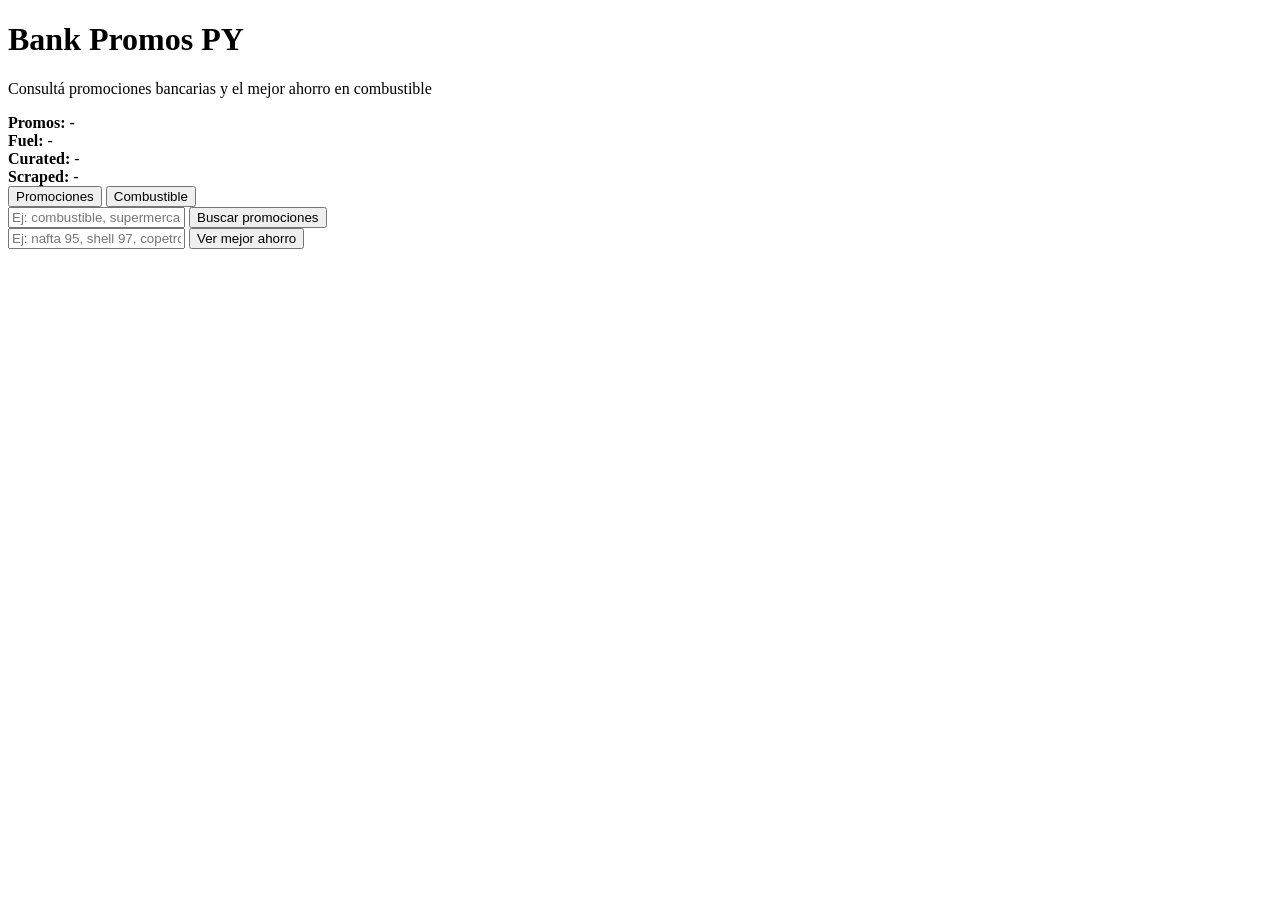
==== docs/index.html @ 8b5b35b8 "Add initial HTML structure for Bank Promos PY" ====
<!DOCTYPE html>
<html lang="es">
<head>
  <meta charset="UTF-8" />
  <meta name="viewport" content="width=device-width, initial-scale=1.0" />
  <title>Bank Promos PY</title>
  <meta name="description" content="Consultá promociones bancarias y el mejor ahorro en combustible en Paraguay." />
  <link rel="icon" href="data:," />
  <link rel="stylesheet" href="./styles.css" />
</head>
<body>
  <header class="site-header">
    <div class="container">
      <h1>Bank Promos PY</h1>
      <p class="subtitle">Consultá promociones bancarias y el mejor ahorro en combustible</p>
    </div>
  </header>

  <main class="container">
    <section class="status-bar" id="statusBar">
      <div class="status-item"><strong>Promos:</strong> <span id="promosCount">-</span></div>
      <div class="status-item"><strong>Fuel:</strong> <span id="fuelCount">-</span></div>
      <div class="status-item"><strong>Curated:</strong> <span id="curatedCount">-</span></div>
      <div class="status-item"><strong>Scraped:</strong> <span id="scrapedCount">-</span></div>
    </section>

    <section class="tabs">
      <button class="tab active" data-tab="promos">Promociones</button>
      <button class="tab" data-tab="fuel">Combustible</button>
    </section>

    <section id="promosTab" class="tab-panel active">
      <div class="search-box">
        <input id="promoQuery" type="text" placeholder="Ej: combustible, supermercado, tecnología" />
        <button id="promoSearchBtn">Buscar promociones</button>
      </div>
      <div id="promoState" class="state"></div>
      <div id="promoResults" class="cards"></div>
    </section>

    <section id="fuelTab" class="tab-panel">
      <div class="search-box">
        <input id="fuelQuery" type="text" placeholder="Ej: nafta 95, shell 97, copetrol" />
        <button id="fuelSearchBtn">Ver mejor ahorro</button>
      </div>
      <div id="fuelState" class="state"></div>
      <div id="fuelResults"></div>
    </section>
  </main>

  <script src="./app.js"></script>
</body>
</html>
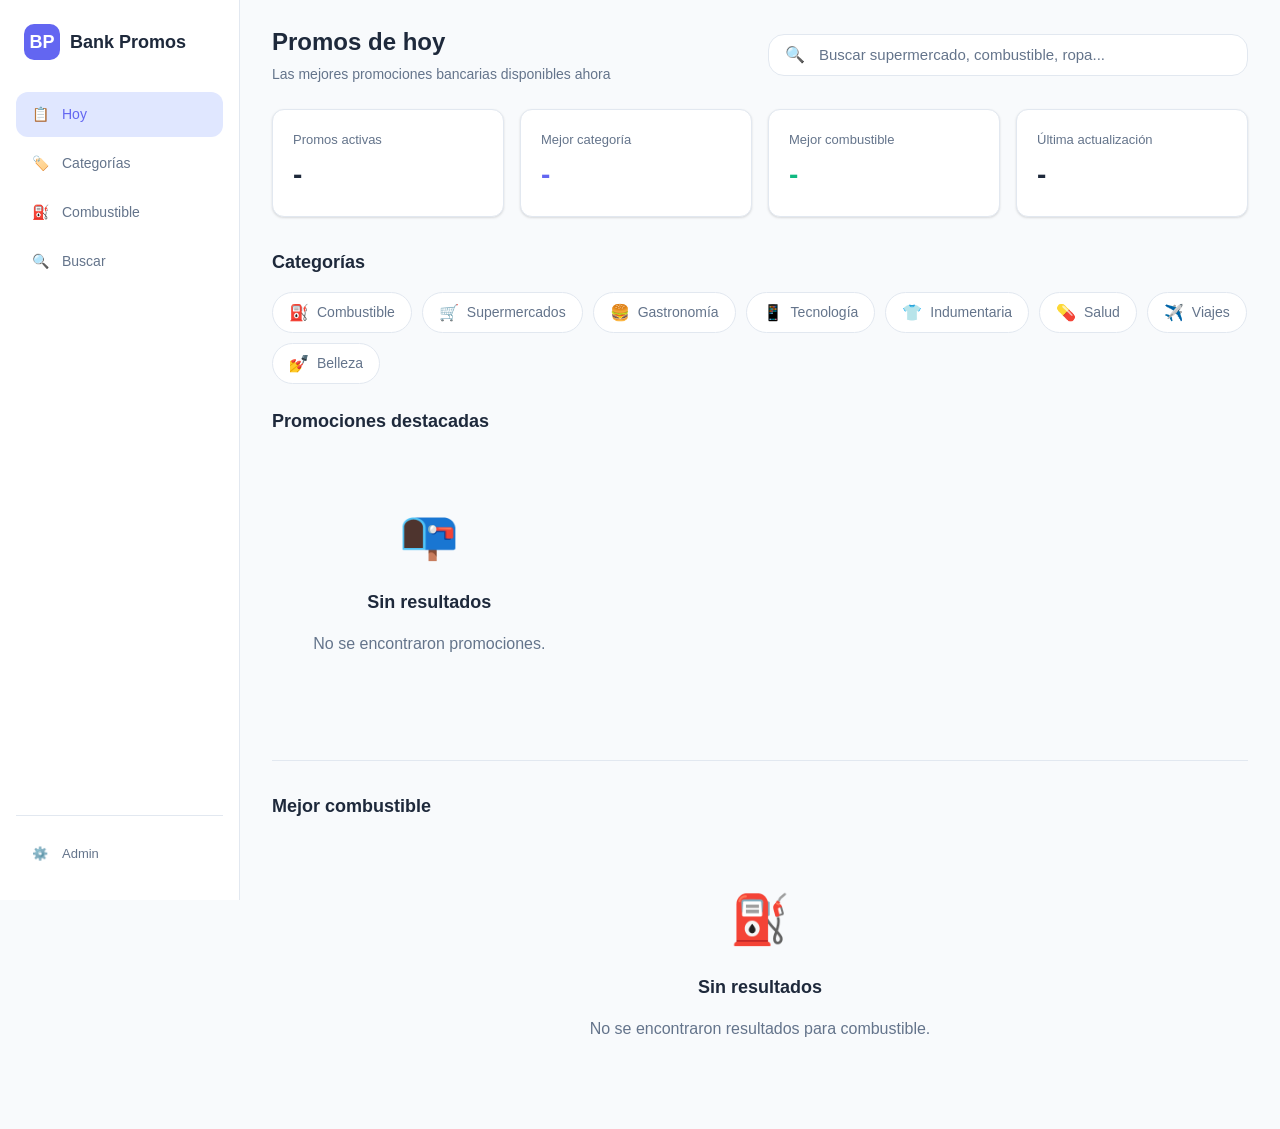
==== commit bd9274d3: "Redesign frontend dashboard UI" ====
--- a/docs/index.html
+++ b/docs/index.html
@@ -9,45 +9,126 @@
   <link rel="stylesheet" href="./styles.css" />
 </head>
 <body>
-  <header class="site-header">
-    <div class="container">
-      <h1>Bank Promos PY</h1>
-      <p class="subtitle">Consultá promociones bancarias y el mejor ahorro en combustible</p>
-    </div>
-  </header>
+  <div class="app-layout">
+    <aside class="sidebar">
+      <div class="sidebar-logo">
+        <div class="sidebar-logo-icon">BP</div>
+        <span class="sidebar-logo-text">Bank Promos</span>
+      </div>
+      
+      <nav class="sidebar-nav">
+        <a class="nav-item active" data-view="today">
+          <span class="nav-icon">📋</span>
+          Hoy
+        </a>
+        <a class="nav-item" data-view="categories">
+          <span class="nav-icon">🏷️</span>
+          Categorías
+        </a>
+        <a class="nav-item" data-view="fuel">
+          <span class="nav-icon">⛽</span>
+          Combustible
+        </a>
+        <a class="nav-item" data-view="search">
+          <span class="nav-icon">🔍</span>
+          Buscar
+        </a>
+      </nav>
+      
+      <div class="sidebar-footer">
+        <a class="nav-item" href="/admin.html" target="_blank">
+          <span class="nav-icon">⚙️</span>
+          Admin
+        </a>
+      </div>
+    </aside>
 
-  <main class="container">
-    <section class="status-bar" id="statusBar">
-      <div class="status-item"><strong>Promos:</strong> <span id="promosCount">-</span></div>
-      <div class="status-item"><strong>Fuel:</strong> <span id="fuelCount">-</span></div>
-      <div class="status-item"><strong>Curated:</strong> <span id="curatedCount">-</span></div>
-      <div class="status-item"><strong>Scraped:</strong> <span id="scrapedCount">-</span></div>
-    </section>
+    <main class="main-content">
+      <header class="header">
+        <div>
+          <h1 class="header-title">Promos de hoy</h1>
+          <p class="header-subtitle">Las mejores promociones bancarias disponibles ahora</p>
+        </div>
+        <div class="search-bar">
+          <span class="search-icon">🔍</span>
+          <input id="globalSearch" type="text" placeholder="Buscar supermercado, combustible, ropa..." />
+        </div>
+      </header>
 
-    <section class="tabs">
-      <button class="tab active" data-tab="promos">Promociones</button>
-      <button class="tab" data-tab="fuel">Combustible</button>
-    </section>
+      <section class="summary-cards">
+        <div class="summary-card">
+          <div class="summary-card-label">Promos activas</div>
+          <div class="summary-card-value" id="promosCount">-</div>
+        </div>
+        <div class="summary-card">
+          <div class="summary-card-label">Mejor categoría</div>
+          <div class="summary-card-value accent" id="bestCategory">-</div>
+        </div>
+        <div class="summary-card">
+          <div class="summary-card-label">Mejor combustible</div>
+          <div class="summary-card-value success" id="bestFuel">-</div>
+        </div>
+        <div class="summary-card">
+          <div class="summary-card-label">Última actualización</div>
+          <div class="summary-card-value" id="lastUpdate">-</div>
+        </div>
+      </section>
 
-    <section id="promosTab" class="tab-panel active">
-      <div class="search-box">
-        <input id="promoQuery" type="text" placeholder="Ej: combustible, supermercado, tecnología" />
-        <button id="promoSearchBtn">Buscar promociones</button>
+      <section class="section-header">
+        <h2 class="section-title">Categorías</h2>
+      </section>
+      <div class="category-chips" id="categoryChips">
+        <button class="category-chip" data-category="Combustible">
+          <span class="category-chip-icon">⛽</span> Combustible
+        </button>
+        <button class="category-chip" data-category="Supermercados">
+          <span class="category-chip-icon">🛒</span> Supermercados
+        </button>
+        <button class="category-chip" data-category="Gastronomía">
+          <span class="category-chip-icon">🍔</span> Gastronomía
+        </button>
+        <button class="category-chip" data-category="Tecnología">
+          <span class="category-chip-icon">📱</span> Tecnología
+        </button>
+        <button class="category-chip" data-category="Indumentaria">
+          <span class="category-chip-icon">👕</span> Indumentaria
+        </button>
+        <button class="category-chip" data-category="Salud">
+          <span class="category-chip-icon">💊</span> Salud
+        </button>
+        <button class="category-chip" data-category="Viajes">
+          <span class="category-chip-icon">✈️</span> Viajes
+        </button>
+        <button class="category-chip" data-category="Belleza">
+          <span class="category-chip-icon">💅</span> Belleza
+        </button>
       </div>
-      <div id="promoState" class="state"></div>
-      <div id="promoResults" class="cards"></div>
-    </section>
 
-    <section id="fuelTab" class="tab-panel">
-      <div class="search-box">
-        <input id="fuelQuery" type="text" placeholder="Ej: nafta 95, shell 97, copetrol" />
-        <button id="fuelSearchBtn">Ver mejor ahorro</button>
+      <section class="section-header">
+        <h2 class="section-title">Promociones destacadas</h2>
+        <span class="section-subtitle" id="promoCountLabel"></span>
+      </section>
+      <div id="promoGrid" class="promo-grid">
+        <div class="loading">
+          <div class="spinner"></div>
+          Cargando promos...
+        </div>
       </div>
-      <div id="fuelState" class="state"></div>
-      <div id="fuelResults"></div>
-    </section>
-  </main>
+
+      <section class="fuel-section" id="fuelSection">
+        <div class="section-header">
+          <h2 class="section-title">Mejor combustible</h2>
+        </div>
+        <div id="fuelResults">
+          <div class="loading">
+            <div class="spinner"></div>
+            Cargando combustible...
+          </div>
+        </div>
+      </section>
+    </main>
+  </div>
 
   <script src="./app.js"></script>
 </body>
-</html>
+</html>
--- a/docs/styles.css
+++ b/docs/styles.css
@@ -0,0 +1,584 @@
+:root {
+  --bg: #f8fafc;
+  --bg-secondary: #ffffff;
+  --text: #1e293b;
+  --text-muted: #64748b;
+  --accent: #6366f1;
+  --accent-hover: #4f46e5;
+  --accent-light: #e0e7ff;
+  --success: #10b981;
+  --success-light: #d1fae5;
+  --warning: #f59e0b;
+  --warning-light: #fef3c7;
+  --danger: #ef4444;
+  --border: #e2e8f0;
+  --shadow: 0 1px 3px rgba(0,0,0,0.08), 0 1px 2px rgba(0,0,0,0.06);
+  --shadow-lg: 0 10px 15px -3px rgba(0,0,0,0.08), 0 4px 6px -2px rgba(0,0,0,0.04);
+  --radius: 12px;
+  --radius-lg: 16px;
+}
+
+* {
+  box-sizing: border-box;
+}
+
+body {
+  margin: 0;
+  font-family: -apple-system, BlinkMacSystemFont, "Segoe UI", Roboto, "Helvetica Neue", Arial, sans-serif;
+  background: var(--bg);
+  color: var(--text);
+  line-height: 1.5;
+}
+
+.app-layout {
+  display: flex;
+  min-height: 100vh;
+}
+
+.sidebar {
+  width: 240px;
+  background: var(--bg-secondary);
+  border-right: 1px solid var(--border);
+  padding: 24px 16px;
+  display: flex;
+  flex-direction: column;
+  position: fixed;
+  height: 100vh;
+  left: 0;
+  top: 0;
+  z-index: 100;
+}
+
+.sidebar-logo {
+  display: flex;
+  align-items: center;
+  gap: 10px;
+  padding: 0 8px;
+  margin-bottom: 32px;
+}
+
+.sidebar-logo-icon {
+  width: 36px;
+  height: 36px;
+  background: var(--accent);
+  border-radius: 10px;
+  display: flex;
+  align-items: center;
+  justify-content: center;
+  color: white;
+  font-weight: 700;
+  font-size: 18px;
+}
+
+.sidebar-logo-text {
+  font-weight: 600;
+  font-size: 18px;
+  color: var(--text);
+}
+
+.sidebar-nav {
+  flex: 1;
+  display: flex;
+  flex-direction: column;
+  gap: 4px;
+}
+
+.nav-item {
+  display: flex;
+  align-items: center;
+  gap: 12px;
+  padding: 12px 14px;
+  border-radius: var(--radius);
+  color: var(--text-muted);
+  text-decoration: none;
+  font-size: 14px;
+  font-weight: 500;
+  cursor: pointer;
+  transition: all 0.15s ease;
+}
+
+.nav-item:hover {
+  background: var(--bg);
+  color: var(--text);
+}
+
+.nav-item.active {
+  background: var(--accent-light);
+  color: var(--accent);
+}
+
+.nav-icon {
+  width: 20px;
+  height: 20px;
+  display: flex;
+  align-items: center;
+  justify-content: center;
+}
+
+.sidebar-footer {
+  padding-top: 16px;
+  border-top: 1px solid var(--border);
+  margin-top: auto;
+}
+
+.sidebar-footer .nav-item {
+  color: var(--text-muted);
+  font-size: 13px;
+}
+
+.main-content {
+  flex: 1;
+  margin-left: 240px;
+  padding: 24px 32px;
+  max-width: 1200px;
+}
+
+.header {
+  display: flex;
+  align-items: center;
+  justify-content: space-between;
+  margin-bottom: 24px;
+}
+
+.header-title {
+  font-size: 24px;
+  font-weight: 600;
+  margin: 0;
+}
+
+.header-subtitle {
+  color: var(--text-muted);
+  font-size: 14px;
+  margin: 4px 0 0;
+}
+
+.search-bar {
+  display: flex;
+  align-items: center;
+  background: var(--bg-secondary);
+  border: 1px solid var(--border);
+  border-radius: var(--radius-lg);
+  padding: 8px 16px;
+  width: 100%;
+  max-width: 480px;
+  gap: 12px;
+}
+
+.search-bar:focus-within {
+  border-color: var(--accent);
+  box-shadow: 0 0 0 3px var(--accent-light);
+}
+
+.search-bar input {
+  flex: 1;
+  border: none;
+  outline: none;
+  font-size: 15px;
+  background: transparent;
+}
+
+.search-bar input::placeholder {
+  color: var(--text-muted);
+}
+
+.search-icon {
+  color: var(--text-muted);
+}
+
+.summary-cards {
+  display: grid;
+  grid-template-columns: repeat(4, 1fr);
+  gap: 16px;
+  margin-bottom: 32px;
+}
+
+.summary-card {
+  background: var(--bg-secondary);
+  border: 1px solid var(--border);
+  border-radius: var(--radius);
+  padding: 20px;
+  box-shadow: var(--shadow);
+}
+
+.summary-card-label {
+  font-size: 13px;
+  color: var(--text-muted);
+  margin-bottom: 4px;
+}
+
+.summary-card-value {
+  font-size: 28px;
+  font-weight: 700;
+  color: var(--text);
+}
+
+.summary-card-value.accent {
+  color: var(--accent);
+}
+
+.summary-card-value.success {
+  color: var(--success);
+}
+
+.section-header {
+  display: flex;
+  align-items: center;
+  justify-content: space-between;
+  margin-bottom: 16px;
+}
+
+.section-title {
+  font-size: 18px;
+  font-weight: 600;
+  margin: 0;
+}
+
+.section-subtitle {
+  font-size: 14px;
+  color: var(--text-muted);
+}
+
+.category-chips {
+  display: flex;
+  flex-wrap: wrap;
+  gap: 10px;
+  margin-bottom: 24px;
+}
+
+.category-chip {
+  display: inline-flex;
+  align-items: center;
+  gap: 8px;
+  padding: 10px 16px;
+  background: var(--bg-secondary);
+  border: 1px solid var(--border);
+  border-radius: 999px;
+  font-size: 14px;
+  font-weight: 500;
+  color: var(--text-muted);
+  cursor: pointer;
+  transition: all 0.15s ease;
+}
+
+.category-chip:hover {
+  border-color: var(--accent);
+  color: var(--accent);
+}
+
+.category-chip.active {
+  background: var(--accent);
+  border-color: var(--accent);
+  color: white;
+}
+
+.category-chip-icon {
+  font-size: 16px;
+}
+
+.promo-grid {
+  display: grid;
+  grid-template-columns: repeat(auto-fill, minmax(300px, 1fr));
+  gap: 16px;
+}
+
+.promo-card {
+  background: var(--bg-secondary);
+  border: 1px solid var(--border);
+  border-radius: var(--radius-lg);
+  padding: 20px;
+  box-shadow: var(--shadow);
+  transition: all 0.2s ease;
+  cursor: pointer;
+}
+
+.promo-card:hover {
+  box-shadow: var(--shadow-lg);
+  transform: translateY(-2px);
+}
+
+.promo-card-header {
+  display: flex;
+  align-items: flex-start;
+  gap: 14px;
+  margin-bottom: 14px;
+}
+
+.promo-logo {
+  width: 48px;
+  height: 48px;
+  border-radius: 12px;
+  background: var(--accent-light);
+  color: var(--accent);
+  display: flex;
+  align-items: center;
+  justify-content: center;
+  font-weight: 700;
+  font-size: 18px;
+  flex-shrink: 0;
+}
+
+.promo-logo.bank-itau { background: #fff4e6; color: #f97316; }
+.promo-logo.bank-ueno { background: #fce7f3; color: #ec4899; }
+.promo-logo.bank-sudameris { background: #dbeafe; color: #3b82f6; }
+.promo-logo.bank-continental { background: #fef3c7; color: #f59e0b; }
+.promo-logo.bank-bnf { background: #d1fae5; color: #10b981; }
+
+.promo-info {
+  flex: 1;
+  min-width: 0;
+}
+
+.promo-merchant {
+  font-weight: 600;
+  font-size: 16px;
+  margin: 0 0 4px;
+  white-space: nowrap;
+  overflow: hidden;
+  text-overflow: ellipsis;
+}
+
+.promo-category {
+  font-size: 13px;
+  color: var(--text-muted);
+}
+
+.promo-highlight {
+  display: flex;
+  align-items: baseline;
+  gap: 8px;
+  margin-bottom: 12px;
+}
+
+.promo-discount {
+  font-size: 32px;
+  font-weight: 700;
+  color: var(--accent);
+}
+
+.promo-discount.cuotas {
+  font-size: 24px;
+}
+
+.promo-discount-label {
+  font-size: 14px;
+  color: var(--text-muted);
+}
+
+.promo-meta {
+  display: flex;
+  flex-wrap: wrap;
+  gap: 8px;
+  margin-bottom: 12px;
+}
+
+.promo-badge {
+  display: inline-flex;
+  align-items: center;
+  gap: 4px;
+  padding: 4px 10px;
+  border-radius: 999px;
+  font-size: 12px;
+  font-weight: 500;
+}
+
+.promo-badge.bank {
+  background: #f1f5f9;
+  color: var(--text-muted);
+}
+
+.promo-badge.days {
+  background: var(--success-light);
+  color: var(--success);
+}
+
+.promo-badge.cap {
+  background: var(--warning-light);
+  color: var(--warning);
+}
+
+.promo-badge.quality {
+  background: #f1f5f9;
+  color: var(--text-muted);
+  font-size: 11px;
+}
+
+.promo-conditions {
+  font-size: 13px;
+  color: var(--text-muted);
+  padding-top: 12px;
+  border-top: 1px solid var(--border);
+}
+
+.promo-conditions:empty {
+  display: none;
+}
+
+.empty-state {
+  text-align: center;
+  padding: 48px 24px;
+  color: var(--text-muted);
+}
+
+.empty-state-icon {
+  font-size: 48px;
+  margin-bottom: 16px;
+}
+
+.empty-state-title {
+  font-size: 18px;
+  font-weight: 600;
+  color: var(--text);
+  margin-bottom: 8px;
+}
+
+.fuel-section {
+  margin-top: 40px;
+  padding-top: 32px;
+  border-top: 1px solid var(--border);
+}
+
+.fuel-card {
+  background: var(--bg-secondary);
+  border: 1px solid var(--border);
+  border-radius: var(--radius-lg);
+  overflow: hidden;
+}
+
+.fuel-header {
+  display: flex;
+  align-items: center;
+  justify-content: space-between;
+  padding: 16px 20px;
+  background: #fef3c7;
+  border-bottom: 1px solid var(--border);
+}
+
+.fuel-header-title {
+  font-weight: 600;
+  font-size: 16px;
+}
+
+.fuel-best-badge {
+  background: var(--success);
+  color: white;
+  padding: 4px 12px;
+  border-radius: 999px;
+  font-size: 12px;
+  font-weight: 600;
+}
+
+.fuel-table {
+  width: 100%;
+  border-collapse: collapse;
+}
+
+.fuel-table th,
+.fuel-table td {
+  padding: 14px 20px;
+  text-align: left;
+}
+
+.fuel-table th {
+  background: var(--bg);
+  font-weight: 600;
+  font-size: 13px;
+  color: var(--text-muted);
+  text-transform: uppercase;
+  letter-spacing: 0.5px;
+}
+
+.fuel-table tr:not(:last-child) td {
+  border-bottom: 1px solid var(--border);
+}
+
+.fuel-table tr.best {
+  background: var(--success-light);
+}
+
+.fuel-table tr.best td:first-child {
+  position: relative;
+}
+
+.fuel-table tr.best td:first-child::before {
+  content: "★";
+  position: absolute;
+  left: 8px;
+  color: var(--success);
+}
+
+.fuel-table .discount {
+  font-weight: 600;
+  color: var(--success);
+}
+
+.fuel-table .savings {
+  font-weight: 600;
+  color: var(--accent);
+}
+
+.loading {
+  display: flex;
+  align-items: center;
+  justify-content: center;
+  padding: 48px;
+  color: var(--text-muted);
+}
+
+.spinner {
+  width: 24px;
+  height: 24px;
+  border: 3px solid var(--border);
+  border-top-color: var(--accent);
+  border-radius: 50%;
+  animation: spin 0.8s linear infinite;
+  margin-right: 12px;
+}
+
+@keyframes spin {
+  to { transform: rotate(360deg); }
+}
+
+@media (max-width: 900px) {
+  .sidebar {
+    display: none;
+  }
+  
+  .main-content {
+    margin-left: 0;
+    padding: 16px;
+  }
+  
+  .summary-cards {
+    grid-template-columns: repeat(2, 1fr);
+  }
+  
+  .header {
+    flex-direction: column;
+    align-items: flex-start;
+    gap: 16px;
+  }
+  
+  .search-bar {
+    max-width: 100%;
+  }
+  
+  .promo-grid {
+    grid-template-columns: 1fr;
+  }
+}
+
+@media (max-width: 600px) {
+  .summary-cards {
+    grid-template-columns: 1fr;
+  }
+  
+  .category-chips {
+    overflow-x: auto;
+    flex-wrap: nowrap;
+    padding-bottom: 8px;
+  }
+  
+  .category-chip {
+    flex-shrink: 0;
+  }
+}
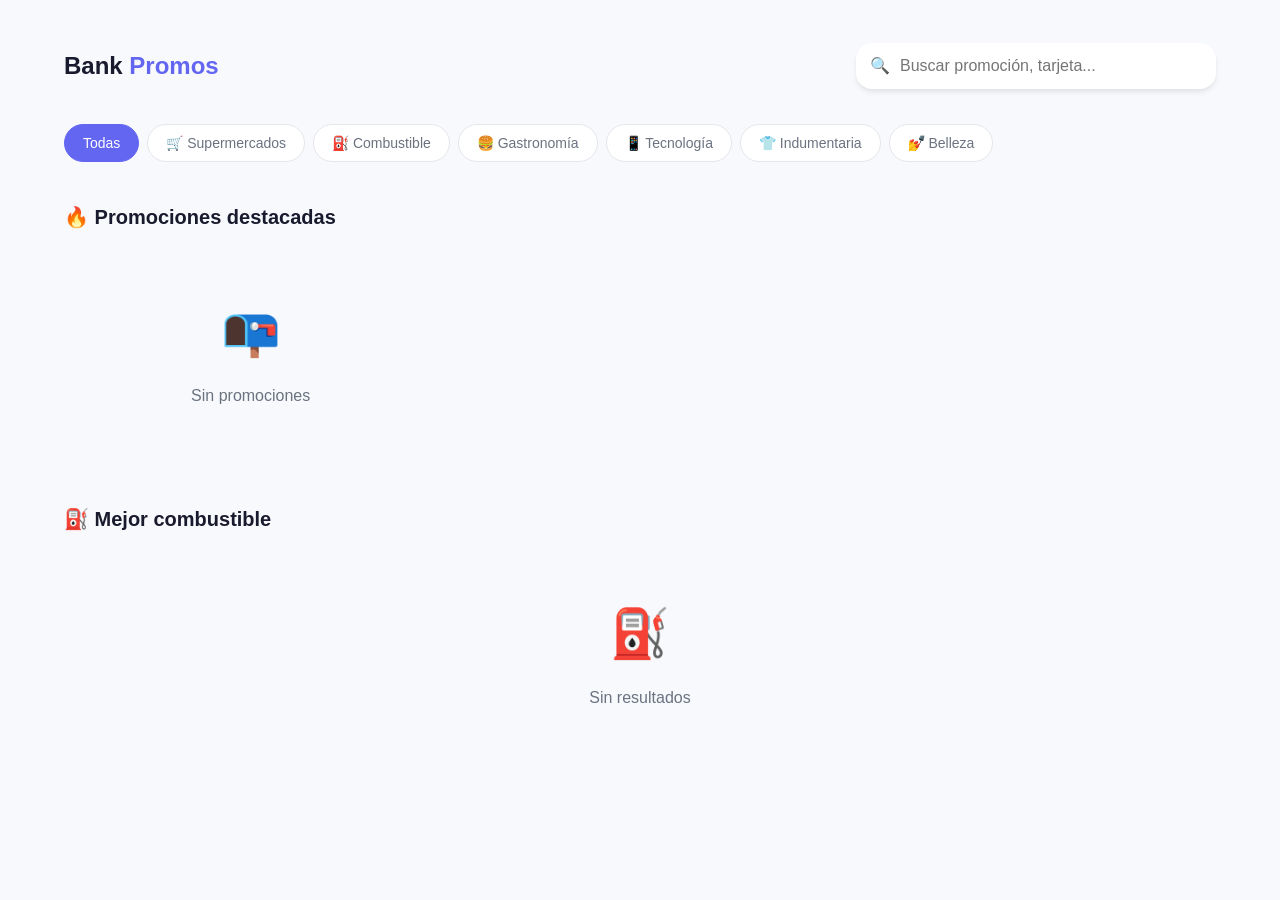
==== commit b3afe642: "Improve today promo diversity and weekly visibility" ====
--- a/docs/index.html
+++ b/docs/index.html
@@ -4,129 +4,51 @@
   <meta charset="UTF-8" />
   <meta name="viewport" content="width=device-width, initial-scale=1.0" />
   <title>Bank Promos PY</title>
-  <meta name="description" content="Consultá promociones bancarias y el mejor ahorro en combustible en Paraguay." />
+  <meta name="description" content="Promociones bancarias y el mejor ahorro en combustible en Paraguay." />
   <link rel="icon" href="data:," />
   <link rel="stylesheet" href="./styles.css" />
 </head>
 <body>
-  <div class="app-layout">
-    <aside class="sidebar">
-      <div class="sidebar-logo">
-        <div class="sidebar-logo-icon">BP</div>
-        <span class="sidebar-logo-text">Bank Promos</span>
+  <div class="app">
+    <header class="header">
+      <h1 class="logo">Bank <span>Promos</span></h1>
+      <div class="search-box">
+        <span class="search-icon">🔍</span>
+        <input id="searchInput" class="search-input" type="text" placeholder="Buscar promoción, tarjeta..." />
       </div>
-      
-      <nav class="sidebar-nav">
-        <a class="nav-item active" data-view="today">
-          <span class="nav-icon">📋</span>
-          Hoy
-        </a>
-        <a class="nav-item" data-view="categories">
-          <span class="nav-icon">🏷️</span>
-          Categorías
-        </a>
-        <a class="nav-item" data-view="fuel">
-          <span class="nav-icon">⛽</span>
-          Combustible
-        </a>
-        <a class="nav-item" data-view="search">
-          <span class="nav-icon">🔍</span>
-          Buscar
-        </a>
-      </nav>
-      
-      <div class="sidebar-footer">
-        <a class="nav-item" href="/admin.html" target="_blank">
-          <span class="nav-icon">⚙️</span>
-          Admin
-        </a>
-      </div>
-    </aside>
+    </header>
 
-    <main class="main-content">
-      <header class="header">
-        <div>
-          <h1 class="header-title">Promos de hoy</h1>
-          <p class="header-subtitle">Las mejores promociones bancarias disponibles ahora</p>
-        </div>
-        <div class="search-bar">
-          <span class="search-icon">🔍</span>
-          <input id="globalSearch" type="text" placeholder="Buscar supermercado, combustible, ropa..." />
-        </div>
-      </header>
+    <div class="categories" id="categories">
+      <button class="category-chip active" data-cat="">Todas</button>
+      <button class="category-chip" data-cat="Supermercados">🛒 Supermercados</button>
+      <button class="category-chip" data-cat="Combustible">⛽ Combustible</button>
+      <button class="category-chip" data-cat="Gastronomía">🍔 Gastronomía</button>
+      <button class="category-chip" data-cat="Tecnología">📱 Tecnología</button>
+      <button class="category-chip" data-cat="Indumentaria">👕 Indumentaria</button>
+      <button class="category-chip" data-cat="Belleza">💅 Belleza</button>
+    </div>
 
-      <section class="summary-cards">
-        <div class="summary-card">
-          <div class="summary-card-label">Promos activas</div>
-          <div class="summary-card-value" id="promosCount">-</div>
-        </div>
-        <div class="summary-card">
-          <div class="summary-card-label">Mejor categoría</div>
-          <div class="summary-card-value accent" id="bestCategory">-</div>
-        </div>
-        <div class="summary-card">
-          <div class="summary-card-label">Mejor combustible</div>
-          <div class="summary-card-value success" id="bestFuel">-</div>
-        </div>
-        <div class="summary-card">
-          <div class="summary-card-label">Última actualización</div>
-          <div class="summary-card-value" id="lastUpdate">-</div>
-        </div>
-      </section>
+    <section class="hero" id="hero"></section>
 
-      <section class="section-header">
-        <h2 class="section-title">Categorías</h2>
-      </section>
-      <div class="category-chips" id="categoryChips">
-        <button class="category-chip" data-category="Combustible">
-          <span class="category-chip-icon">⛽</span> Combustible
-        </button>
-        <button class="category-chip" data-category="Supermercados">
-          <span class="category-chip-icon">🛒</span> Supermercados
-        </button>
-        <button class="category-chip" data-category="Gastronomía">
-          <span class="category-chip-icon">🍔</span> Gastronomía
-        </button>
-        <button class="category-chip" data-category="Tecnología">
-          <span class="category-chip-icon">📱</span> Tecnología
-        </button>
-        <button class="category-chip" data-category="Indumentaria">
-          <span class="category-chip-icon">👕</span> Indumentaria
-        </button>
-        <button class="category-chip" data-category="Salud">
-          <span class="category-chip-icon">💊</span> Salud
-        </button>
-        <button class="category-chip" data-category="Viajes">
-          <span class="category-chip-icon">✈️</span> Viajes
-        </button>
-        <button class="category-chip" data-category="Belleza">
-          <span class="category-chip-icon">💅</span> Belleza
-        </button>
-      </div>
-
-      <section class="section-header">
-        <h2 class="section-title">Promociones destacadas</h2>
-        <span class="section-subtitle" id="promoCountLabel"></span>
-      </section>
-      <div id="promoGrid" class="promo-grid">
+    <section class="section">
+      <h2 class="section-title">🔥 Promociones destacadas</h2>
+      <div class="promo-grid" id="promoGrid">
         <div class="loading">
           <div class="spinner"></div>
-          Cargando promos...
+          Cargando...
         </div>
       </div>
+    </section>
 
-      <section class="fuel-section" id="fuelSection">
-        <div class="section-header">
-          <h2 class="section-title">Mejor combustible</h2>
+    <section class="section">
+      <h2 class="section-title">⛽ Mejor combustible</h2>
+      <div class="fuel-list" id="fuelList">
+        <div class="loading">
+          <div class="spinner"></div>
+          Cargando...
         </div>
-        <div id="fuelResults">
-          <div class="loading">
-            <div class="spinner"></div>
-            Cargando combustible...
-          </div>
-        </div>
-      </section>
-    </main>
+      </div>
+    </section>
   </div>
 
   <script src="./app.js"></script>
--- a/docs/styles.css
+++ b/docs/styles.css
@@ -1,21 +1,20 @@
 :root {
-  --bg: #f8fafc;
-  --bg-secondary: #ffffff;
-  --text: #1e293b;
-  --text-muted: #64748b;
+  --bg: #f7f9fc;
+  --card-bg: #ffffff;
+  --text: #1a1a2e;
+  --text-muted: #6b7280;
   --accent: #6366f1;
   --accent-hover: #4f46e5;
-  --accent-light: #e0e7ff;
   --success: #10b981;
-  --success-light: #d1fae5;
   --warning: #f59e0b;
-  --warning-light: #fef3c7;
   --danger: #ef4444;
-  --border: #e2e8f0;
-  --shadow: 0 1px 3px rgba(0,0,0,0.08), 0 1px 2px rgba(0,0,0,0.06);
-  --shadow-lg: 0 10px 15px -3px rgba(0,0,0,0.08), 0 4px 6px -2px rgba(0,0,0,0.04);
-  --radius: 12px;
-  --radius-lg: 16px;
+  --border: #e5e7eb;
+  --shadow: 0 1px 3px rgba(0,0,0,0.06), 0 1px 2px rgba(0,0,0,0.04);
+  --shadow-md: 0 4px 6px -1px rgba(0,0,0,0.08), 0 2px 4px -1px rgba(0,0,0,0.04);
+  --shadow-lg: 0 10px 15px -3px rgba(0,0,0,0.1), 0 4px 6px -2px rgba(0,0,0,0.05);
+  --radius: 16px;
+  --radius-sm: 12px;
+  --radius-xs: 8px;
 }
 
 * {
@@ -24,240 +23,87 @@
 
 body {
   margin: 0;
-  font-family: -apple-system, BlinkMacSystemFont, "Segoe UI", Roboto, "Helvetica Neue", Arial, sans-serif;
+  font-family: -apple-system, BlinkMacSystemFont, "Segoe UI", Roboto, sans-serif;
   background: var(--bg);
   color: var(--text);
   line-height: 1.5;
-}
-
-.app-layout {
-  display: flex;
   min-height: 100vh;
 }
 
-.sidebar {
-  width: 240px;
-  background: var(--bg-secondary);
-  border-right: 1px solid var(--border);
-  padding: 24px 16px;
+.app {
+  max-width: 1200px;
+  margin: 0 auto;
+  padding: 16px;
+}
+
+.header {
   display: flex;
   flex-direction: column;
-  position: fixed;
-  height: 100vh;
-  left: 0;
-  top: 0;
-  z-index: 100;
-}
-
-.sidebar-logo {
-  display: flex;
-  align-items: center;
-  gap: 10px;
-  padding: 0 8px;
-  margin-bottom: 32px;
-}
-
-.sidebar-logo-icon {
-  width: 36px;
-  height: 36px;
-  background: var(--accent);
-  border-radius: 10px;
-  display: flex;
-  align-items: center;
-  justify-content: center;
-  color: white;
-  font-weight: 700;
-  font-size: 18px;
-}
-
-.sidebar-logo-text {
-  font-weight: 600;
-  font-size: 18px;
+  gap: 16px;
+  margin-bottom: 24px;
+}
+
+.logo {
+  font-size: 24px;
+  font-weight: 700;
   color: var(--text);
 }
 
-.sidebar-nav {
-  flex: 1;
-  display: flex;
-  flex-direction: column;
-  gap: 4px;
-}
-
-.nav-item {
-  display: flex;
-  align-items: center;
-  gap: 12px;
-  padding: 12px 14px;
+.logo span {
+  color: var(--accent);
+}
+
+.search-box {
+  position: relative;
+}
+
+.search-input {
+  width: 100%;
+  padding: 14px 16px 14px 44px;
+  border: none;
   border-radius: var(--radius);
-  color: var(--text-muted);
-  text-decoration: none;
+  background: var(--card-bg);
+  box-shadow: var(--shadow-md);
+  font-size: 16px;
+  outline: none;
+}
+
+.search-input:focus {
+  box-shadow: var(--shadow-md), 0 0 0 3px rgba(99,102,241,0.2);
+}
+
+.search-icon {
+  position: absolute;
+  left: 14px;
+  top: 50%;
+  transform: translateY(-50%);
+  color: var(--text-muted);
+}
+
+.categories {
+  display: flex;
+  gap: 8px;
+  overflow-x: auto;
+  padding-bottom: 8px;
+  margin-bottom: 24px;
+  -webkit-overflow-scrolling: touch;
+}
+
+.categories::-webkit-scrollbar {
+  display: none;
+}
+
+.category-chip {
+  flex-shrink: 0;
+  padding: 10px 18px;
+  border-radius: 999px;
+  background: var(--card-bg);
+  border: 1px solid var(--border);
   font-size: 14px;
   font-weight: 500;
+  color: var(--text-muted);
   cursor: pointer;
-  transition: all 0.15s ease;
-}
-
-.nav-item:hover {
-  background: var(--bg);
-  color: var(--text);
-}
-
-.nav-item.active {
-  background: var(--accent-light);
-  color: var(--accent);
-}
-
-.nav-icon {
-  width: 20px;
-  height: 20px;
-  display: flex;
-  align-items: center;
-  justify-content: center;
-}
-
-.sidebar-footer {
-  padding-top: 16px;
-  border-top: 1px solid var(--border);
-  margin-top: auto;
-}
-
-.sidebar-footer .nav-item {
-  color: var(--text-muted);
-  font-size: 13px;
-}
-
-.main-content {
-  flex: 1;
-  margin-left: 240px;
-  padding: 24px 32px;
-  max-width: 1200px;
-}
-
-.header {
-  display: flex;
-  align-items: center;
-  justify-content: space-between;
-  margin-bottom: 24px;
-}
-
-.header-title {
-  font-size: 24px;
-  font-weight: 600;
-  margin: 0;
-}
-
-.header-subtitle {
-  color: var(--text-muted);
-  font-size: 14px;
-  margin: 4px 0 0;
-}
-
-.search-bar {
-  display: flex;
-  align-items: center;
-  background: var(--bg-secondary);
-  border: 1px solid var(--border);
-  border-radius: var(--radius-lg);
-  padding: 8px 16px;
-  width: 100%;
-  max-width: 480px;
-  gap: 12px;
-}
-
-.search-bar:focus-within {
-  border-color: var(--accent);
-  box-shadow: 0 0 0 3px var(--accent-light);
-}
-
-.search-bar input {
-  flex: 1;
-  border: none;
-  outline: none;
-  font-size: 15px;
-  background: transparent;
-}
-
-.search-bar input::placeholder {
-  color: var(--text-muted);
-}
-
-.search-icon {
-  color: var(--text-muted);
-}
-
-.summary-cards {
-  display: grid;
-  grid-template-columns: repeat(4, 1fr);
-  gap: 16px;
-  margin-bottom: 32px;
-}
-
-.summary-card {
-  background: var(--bg-secondary);
-  border: 1px solid var(--border);
-  border-radius: var(--radius);
-  padding: 20px;
-  box-shadow: var(--shadow);
-}
-
-.summary-card-label {
-  font-size: 13px;
-  color: var(--text-muted);
-  margin-bottom: 4px;
-}
-
-.summary-card-value {
-  font-size: 28px;
-  font-weight: 700;
-  color: var(--text);
-}
-
-.summary-card-value.accent {
-  color: var(--accent);
-}
-
-.summary-card-value.success {
-  color: var(--success);
-}
-
-.section-header {
-  display: flex;
-  align-items: center;
-  justify-content: space-between;
-  margin-bottom: 16px;
-}
-
-.section-title {
-  font-size: 18px;
-  font-weight: 600;
-  margin: 0;
-}
-
-.section-subtitle {
-  font-size: 14px;
-  color: var(--text-muted);
-}
-
-.category-chips {
-  display: flex;
-  flex-wrap: wrap;
-  gap: 10px;
-  margin-bottom: 24px;
-}
-
-.category-chip {
-  display: inline-flex;
-  align-items: center;
-  gap: 8px;
-  padding: 10px 16px;
-  background: var(--bg-secondary);
-  border: 1px solid var(--border);
-  border-radius: 999px;
-  font-size: 14px;
-  font-weight: 500;
-  color: var(--text-muted);
-  cursor: pointer;
-  transition: all 0.15s ease;
+  transition: all 0.2s;
 }
 
 .category-chip:hover {
@@ -271,67 +117,126 @@
   color: white;
 }
 
-.category-chip-icon {
+.hero {
+  margin-bottom: 32px;
+}
+
+.hero-card {
+  background: linear-gradient(135deg, var(--accent) 0%, #8b5cf6 100%);
+  border-radius: var(--radius);
+  padding: 32px 24px;
+  color: white;
+  text-align: center;
+  box-shadow: var(--shadow-lg);
+}
+
+.hero-label {
+  font-size: 13px;
+  text-transform: uppercase;
+  letter-spacing: 1px;
+  opacity: 0.9;
+  margin-bottom: 8px;
+}
+
+.hero-merchant {
+  font-size: 28px;
+  font-weight: 700;
+  margin: 0 0 8px;
+}
+
+.hero-discount {
+  font-size: 56px;
+  font-weight: 800;
+  margin: 0 0 8px;
+  line-height: 1;
+}
+
+.hero-cap {
   font-size: 16px;
+  color: rgba(255,255,255,0.85);
+  font-weight: 500;
+  margin-bottom: 16px;
+}
+
+.hero-meta {
+  display: flex;
+  justify-content: center;
+  gap: 12px;
+  flex-wrap: wrap;
+}
+
+.hero-badge {
+  padding: 6px 14px;
+  background: rgba(255,255,255,0.2);
+  border-radius: 999px;
+  font-size: 14px;
+}
+
+.section {
+  margin-bottom: 32px;
+}
+
+.section-title {
+  font-size: 20px;
+  font-weight: 600;
+  margin: 0 0 16px;
+  color: var(--text);
 }
 
 .promo-grid {
   display: grid;
-  grid-template-columns: repeat(auto-fill, minmax(300px, 1fr));
+  grid-template-columns: repeat(auto-fill, minmax(280px, 1fr));
   gap: 16px;
 }
 
 .promo-card {
-  background: var(--bg-secondary);
-  border: 1px solid var(--border);
-  border-radius: var(--radius-lg);
+  background: var(--card-bg);
+  border-radius: var(--radius);
   padding: 20px;
   box-shadow: var(--shadow);
-  transition: all 0.2s ease;
-  cursor: pointer;
+  transition: all 0.2s;
 }
 
 .promo-card:hover {
-  box-shadow: var(--shadow-lg);
+  box-shadow: var(--shadow-md);
   transform: translateY(-2px);
 }
 
-.promo-card-header {
-  display: flex;
-  align-items: flex-start;
+.promo-header {
+  display: flex;
+  align-items: center;
   gap: 14px;
-  margin-bottom: 14px;
+  margin-bottom: 16px;
 }
 
 .promo-logo {
   width: 48px;
   height: 48px;
-  border-radius: 12px;
-  background: var(--accent-light);
-  color: var(--accent);
+  border-radius: 50%;
   display: flex;
   align-items: center;
   justify-content: center;
   font-weight: 700;
-  font-size: 18px;
+  font-size: 16px;
   flex-shrink: 0;
 }
 
-.promo-logo.bank-itau { background: #fff4e6; color: #f97316; }
-.promo-logo.bank-ueno { background: #fce7f3; color: #ec4899; }
-.promo-logo.bank-sudameris { background: #dbeafe; color: #3b82f6; }
-.promo-logo.bank-continental { background: #fef3c7; color: #f59e0b; }
-.promo-logo.bank-bnf { background: #d1fae5; color: #10b981; }
-
-.promo-info {
+.promo-logo.bank-itau { background: #fff7ed; color: #f97316; }
+.promo-logo.bank-ueno { background: #eff6ff; color: #3b82f6; }
+.promo-logo.bank-continental { background: #f0fdf4; color: #10b981; }
+.promo-logo.bank-sudameris { background: #fef2f2; color: #ef4444; }
+.promo-logo.bank-bnf { background: #f0fdf4; color: #10b981; }
+.promo-logo.default { background: #f3f4f6; color: #6b7280; }
+
+.promo-title {
   flex: 1;
   min-width: 0;
 }
 
 .promo-merchant {
   font-weight: 600;
-  font-size: 16px;
-  margin: 0 0 4px;
+  font-size: 17px;
+  margin: 0;
   white-space: nowrap;
   overflow: hidden;
   text-overflow: ellipsis;
@@ -340,28 +245,21 @@
 .promo-category {
   font-size: 13px;
   color: var(--text-muted);
+  margin: 0;
 }
 
 .promo-highlight {
-  display: flex;
-  align-items: baseline;
-  gap: 8px;
+  font-size: 32px;
+  font-weight: 700;
+  color: var(--accent);
+  margin-bottom: 4px;
+}
+
+.promo-cap {
+  font-size: 14px;
+  color: var(--warning);
+  font-weight: 500;
   margin-bottom: 12px;
-}
-
-.promo-discount {
-  font-size: 32px;
-  font-weight: 700;
-  color: var(--accent);
-}
-
-.promo-discount.cuotas {
-  font-size: 24px;
-}
-
-.promo-discount-label {
-  font-size: 14px;
-  color: var(--text-muted);
 }
 
 .promo-meta {
@@ -372,34 +270,30 @@
 }
 
 .promo-badge {
-  display: inline-flex;
-  align-items: center;
-  gap: 4px;
-  padding: 4px 10px;
+  padding: 5px 12px;
   border-radius: 999px;
-  font-size: 12px;
+  font-size: 13px;
   font-weight: 500;
 }
 
 .promo-badge.bank {
-  background: #f1f5f9;
+  background: #f3f4f6;
   color: var(--text-muted);
 }
 
 .promo-badge.days {
-  background: var(--success-light);
-  color: var(--success);
+  background: #d1fae5;
+  color: #059669;
 }
 
 .promo-badge.cap {
-  background: var(--warning-light);
-  color: var(--warning);
+  background: #fef3c7;
+  color: #d97706;
 }
 
 .promo-badge.quality {
-  background: #f1f5f9;
-  color: var(--text-muted);
-  font-size: 11px;
+  background: #ede9fe;
+  color: #7c3aed;
 }
 
 .promo-conditions {
@@ -409,111 +303,113 @@
   border-top: 1px solid var(--border);
 }
 
-.promo-conditions:empty {
-  display: none;
-}
-
-.empty-state {
+.fuel-list {
+  display: flex;
+  flex-direction: column;
+  gap: 12px;
+}
+
+.fuel-top {
+  background: linear-gradient(135deg, #10b981 0%, #059669 100%);
+  border-radius: var(--radius);
+  padding: 24px;
+  color: white;
+}
+
+.fuel-top-header {
+  font-size: 13px;
+  text-transform: uppercase;
+  letter-spacing: 1px;
+  opacity: 0.9;
+  margin-bottom: 12px;
+}
+
+.fuel-top-grid {
+  display: grid;
+  grid-template-columns: 1fr 1fr;
+  gap: 16px;
+}
+
+.fuel-top-stat {
+  text-align: center;
+}
+
+.fuel-top-stat-value {
+  font-size: 32px;
+  font-weight: 700;
+}
+
+.fuel-top-stat-label {
+  font-size: 13px;
+  opacity: 0.85;
+}
+
+.fuel-card {
+  background: var(--card-bg);
+  border-radius: var(--radius-sm);
+  padding: 16px;
+  box-shadow: var(--shadow);
+  display: flex;
+  align-items: center;
+  gap: 14px;
+}
+
+.fuel-rank {
+  width: 28px;
+  height: 28px;
+  border-radius: 50%;
+  background: #f3f4f6;
+  display: flex;
+  align-items: center;
+  justify-content: center;
+  font-weight: 600;
+  font-size: 14px;
+  color: var(--text-muted);
+  flex-shrink: 0;
+}
+
+.fuel-card.best .fuel-rank {
+  background: #10b981;
+  color: white;
+}
+
+.fuel-card-info {
+  flex: 1;
+}
+
+.fuel-card-bank {
+  font-weight: 600;
+}
+
+.fuel-card-station {
+  font-size: 13px;
+  color: var(--text-muted);
+}
+
+.fuel-card-price {
+  text-align: right;
+}
+
+.fuel-card-savings {
+  font-weight: 700;
+  color: var(--success);
+  font-size: 18px;
+}
+
+.fuel-card-final {
+  font-size: 13px;
+  color: var(--text-muted);
+}
+
+.empty {
   text-align: center;
   padding: 48px 24px;
   color: var(--text-muted);
 }
 
-.empty-state-icon {
+.empty-icon {
   font-size: 48px;
-  margin-bottom: 16px;
-}
-
-.empty-state-title {
-  font-size: 18px;
-  font-weight: 600;
-  color: var(--text);
-  margin-bottom: 8px;
-}
-
-.fuel-section {
-  margin-top: 40px;
-  padding-top: 32px;
-  border-top: 1px solid var(--border);
-}
-
-.fuel-card {
-  background: var(--bg-secondary);
-  border: 1px solid var(--border);
-  border-radius: var(--radius-lg);
-  overflow: hidden;
-}
-
-.fuel-header {
-  display: flex;
-  align-items: center;
-  justify-content: space-between;
-  padding: 16px 20px;
-  background: #fef3c7;
-  border-bottom: 1px solid var(--border);
-}
-
-.fuel-header-title {
-  font-weight: 600;
-  font-size: 16px;
-}
-
-.fuel-best-badge {
-  background: var(--success);
-  color: white;
-  padding: 4px 12px;
-  border-radius: 999px;
-  font-size: 12px;
-  font-weight: 600;
-}
-
-.fuel-table {
-  width: 100%;
-  border-collapse: collapse;
-}
-
-.fuel-table th,
-.fuel-table td {
-  padding: 14px 20px;
-  text-align: left;
-}
-
-.fuel-table th {
-  background: var(--bg);
-  font-weight: 600;
-  font-size: 13px;
-  color: var(--text-muted);
-  text-transform: uppercase;
-  letter-spacing: 0.5px;
-}
-
-.fuel-table tr:not(:last-child) td {
-  border-bottom: 1px solid var(--border);
-}
-
-.fuel-table tr.best {
-  background: var(--success-light);
-}
-
-.fuel-table tr.best td:first-child {
-  position: relative;
-}
-
-.fuel-table tr.best td:first-child::before {
-  content: "★";
-  position: absolute;
-  left: 8px;
-  color: var(--success);
-}
-
-.fuel-table .discount {
-  font-weight: 600;
-  color: var(--success);
-}
-
-.fuel-table .savings {
-  font-weight: 600;
-  color: var(--accent);
+  margin-bottom: 12px;
 }
 
 .loading {
@@ -538,47 +434,30 @@
   to { transform: rotate(360deg); }
 }
 
-@media (max-width: 900px) {
-  .sidebar {
-    display: none;
-  }
-  
-  .main-content {
-    margin-left: 0;
-    padding: 16px;
-  }
-  
-  .summary-cards {
-    grid-template-columns: repeat(2, 1fr);
+@media (min-width: 768px) {
+  .app {
+    padding: 32px 24px;
   }
   
   .header {
-    flex-direction: column;
-    align-items: flex-start;
-    gap: 16px;
+    flex-direction: row;
+    align-items: center;
+    justify-content: space-between;
   }
   
-  .search-bar {
-    max-width: 100%;
+  .search-box {
+    width: 360px;
+  }
+  
+  .hero-card {
+    padding: 48px;
+  }
+  
+  .hero-discount {
+    font-size: 72px;
   }
   
   .promo-grid {
-    grid-template-columns: 1fr;
-  }
-}
-
-@media (max-width: 600px) {
-  .summary-cards {
-    grid-template-columns: 1fr;
-  }
-  
-  .category-chips {
-    overflow-x: auto;
-    flex-wrap: nowrap;
-    padding-bottom: 8px;
-  }
-  
-  .category-chip {
-    flex-shrink: 0;
-  }
-}
+    grid-template-columns: repeat(3, 1fr);
+  }
+}
